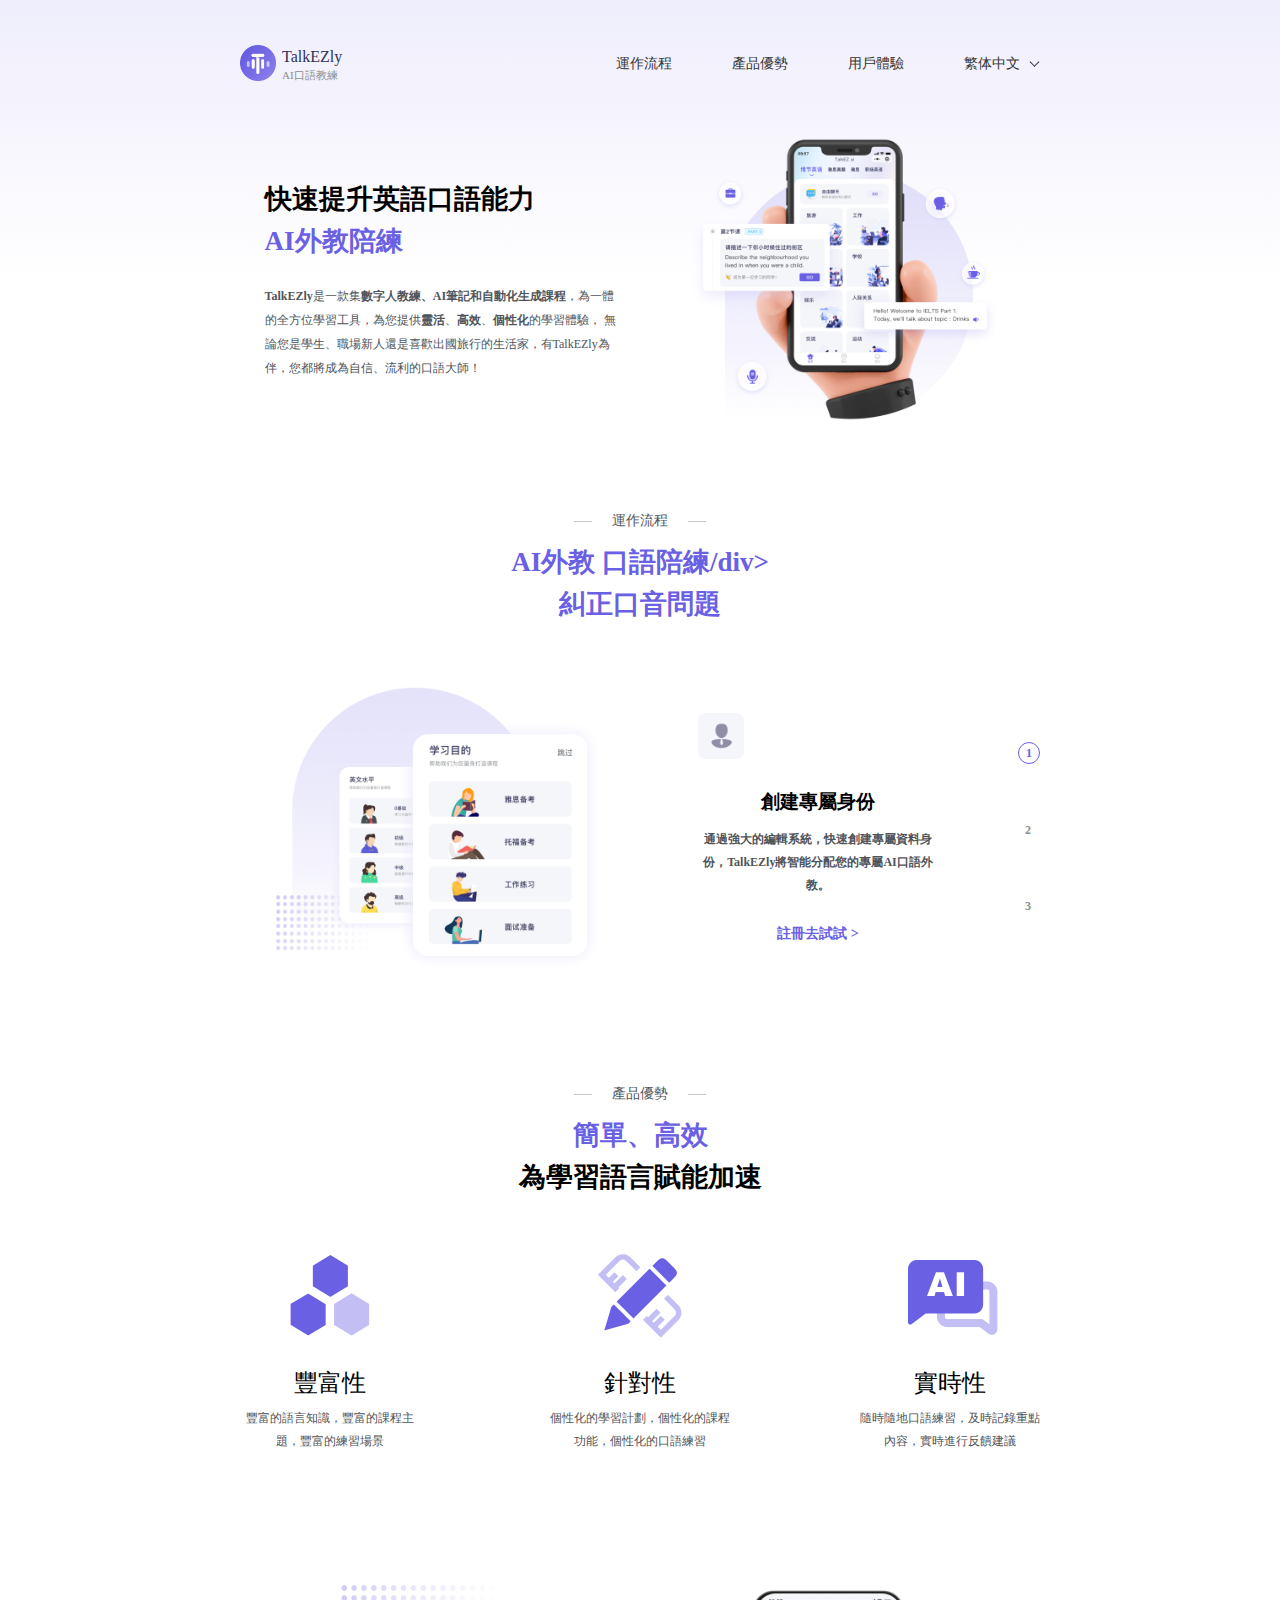
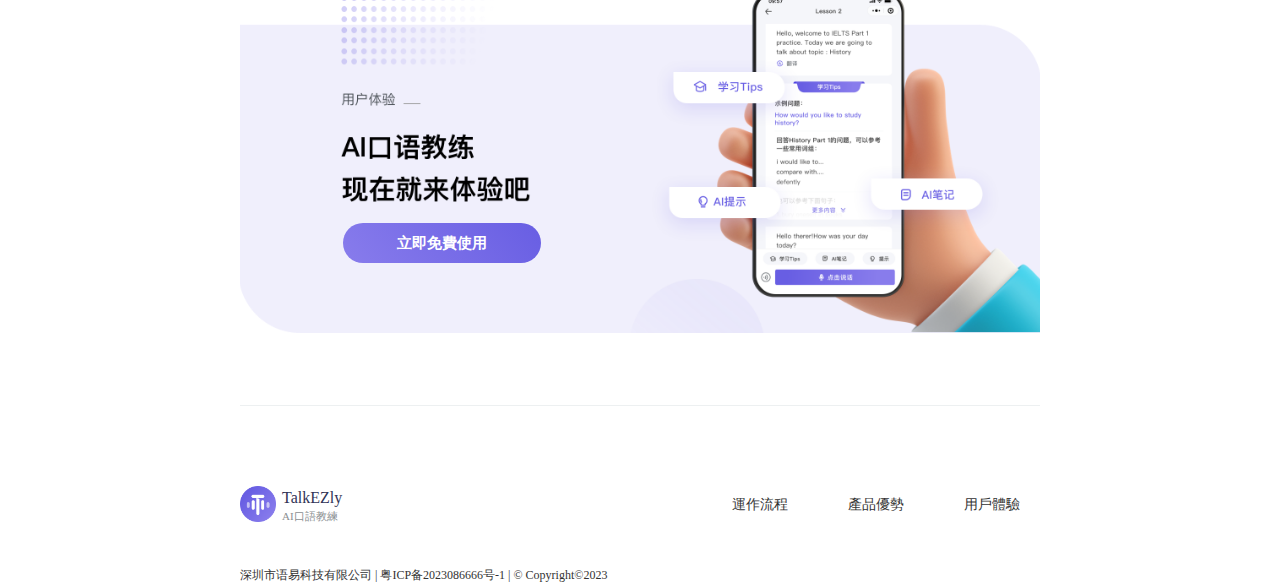
==== index_tc.html @ d2851557 "Add files via upload" ====
<!DOCTYPE html>
<html lang="en">

<head>
  <meta charset="UTF-8">
  <meta name="viewport" content="width=device-width, initial-scale=1.0">
  <link rel="stylesheet" href="./css/normalize.css" />
  <link rel="stylesheet" href="./css/index.css" />
  <title>TalkEZly</title>
</head>

<body>
  <div class="bg"></div>
  <div class="wrap">
    <div class="header">
      <div class="logo">
        <div class="logo-img"></div>
        <div class="logo-text">
          <div class="h4">TalkEZly</div>
          <div class="des">AI口語教練</div>
        </div>
      </div>
      <div class="nav">
        <div class="nav-item">
          <a href="#part2">運作流程</a>
        </div>
        <div class="nav-item">
          <a href="#part3">產品優勢</a>
        </div>
        <div class="nav-item"><a href="#part4">用戶體驗</a></div>
        <div class="nav-item language">
          繁体中文
          <div class="language-list">
            <div class="language-item"><a href="/index.html">简体中文</a></div>
            <div class="language-item"><a href="/index_us.html">English</a></div>
          </div>
        </div>
      </div>
    </div>
    <div class="content">
      <div id="part1" class="part1">
        <div class="left">
          <div class="h1">
            <div>快速提升英語口語能力</div>
            <div class="violet">AI外教陪練</div>
          </div>
          <div class="text">
            <strong>TalkEZly</strong>是一款集<strong>數字人教練、AI筆記和自動化生成課程</strong>，為一體的全方位學習工具，為您提供<strong>靈活</strong>、<strong>高效</strong>、<strong>個性化</strong>的學習體驗，
            無論您是學生、職場新人還是喜歡出國旅行的生活家，有TalkEZly為伴，您都將成為自信、流利的口語大師！
          </div>
        </div>
        <div class="right"></div>
      </div>

      <div id="part2" class="part2">
        <div class="tag">
          <div class="tag-text">運作流程</div>
        </div>
        <div class="h1">
          <div class="violet">AI外教 口語陪練/div>
          <div>糾正口音問題</div>
        </div>
        <div class="slide-box">
          <div class="slide-list-wrap">
            <div class="slide-list active1">
              <div class="slide-item">
                <div class="slide-item-left img1"></div>
                <div class="slide-item-right">
                  <div class="icon icon1"></div>
                  <div class="h3">創建專屬身份</div>
                  <div class="text">通過強大的編輯系統，快速創建專屬資料身份，TalkEZly將智能分配您的專屬AI口語外教。</div>
                  <div class="link">註冊去試試 > </div>
                </div>
              </div>
              <div class="slide-item">
                <div class="slide-item-left img2"></div>
                <div class="slide-item-right">
                  <div class="icon icon2"></div>
                  <div class="h3">訓練口語</div>
                  <div class="text">擁有豐富的語言知識和臨場口語能力，能夠提供個性化、針對性的練習。</div>
                  <div class="link">註冊去試試 > </div>
                </div>
              </div>
              <div class="slide-item">
                <div class="slide-item-left img3"></div>
                <div class="slide-item-right">
                  <div class="icon icon3"></div>
                  <div class="h3">AI筆記</div>
                  <div class="text">將自動提取重點內容並整理成簡潔易懂的筆記。您可以隨時回顧這些筆記，加深記憶和理解，讓學習變得更加輕鬆。</div>
                  <div class="link">註冊去試試 > </div>
                </div>
              </div>
            </div>
          </div>

          <div class="slide-actions">
            <div class="slide-actions-item active">1</div>
            <div class="slide-actions-item">2</div>
            <div class="slide-actions-item">3</div>
          </div>
        </div>
      </div>

      <div id="part3" class="part3">
        <div class="tag">
          <div class="tag-text">產品優勢</div>
        </div>
        <div class="h1">
          <div class="violet">簡單、高效</div>
          <div>為學習語言賦能加速</div>
        </div>
        <div class="feature">
          <div class="feature-item">
            <div class="icon icon1"></div>
            <div class="h2">豐富性</div>
            <div class="text">豐富的語言知識，豐富的課程主題，豐富的練習場景</div>
          </div>
          <div class="feature-item">
            <div class="icon icon2"></div>
            <div class="h2">針對性</div>
            <div class="text">個性化的學習計劃，個性化的課程功能，個性化的口語練習</div>
          </div>
          <div class="feature-item">
            <div class="icon icon3"></div>
            <div class="h2">實時性</div>
            <div class="text">隨時隨地口語練習，及時記錄重點內容，實時進行反饋建議</div>
          </div>
        </div>
      </div>

      <div id="part4" class="part4">
        <div class="btn">立即免費使用</div>
      </div>
    </div>
    <div class="footer">
      <div class="header">
        <div class="logo">
          <div class="logo-img"></div>
          <div class="logo-text">
            <div class="h4">TalkEZly</div>
            <div class="des">AI口語教練</div>
          </div>
        </div>
        <div class="nav">
          <div class="nav-item">
            <a href="#part2">運作流程</a>
          </div>
          <div class="nav-item">
            <a href="#part3">產品優勢</a>
          </div>
          <div class="nav-item"><a href="#part4">用戶體驗</a></div>
        </div>
      </div>
      <div class="copyright">深圳市语易科技有限公司 | 粤ICP备2023086666号-1 | © Copyright©2023</div>
    </div>

  </div>
  <script>
    document.addEventListener("DOMContentLoaded", function () {
      var slideActionsItems = document.querySelectorAll('.slide-actions-item');
      var slideList = document.querySelector('.slide-list');

      slideActionsItems.forEach(function (slideActionsItem, index) {
        slideActionsItem.addEventListener('click', function () {
          // Remove 'active' class from all slide-actions-items
          slideActionsItems.forEach(function (slideActionsItem) {
            slideActionsItem.classList.remove('active');
          });

          // Remove 'activeN' class from slide-list
          for (var i = 0; i < slideActionsItems.length; i++) {
            slideList.classList.remove('active' + (i + 1));
          }

          // Add 'active' class to clicked slide-actions-item
          this.classList.add('active');

          // Add 'activeN' class to slide-list
          slideList.classList.add('active' + (index + 1));
        });
      });

      const languageDom = document.getElementsByClassName('language')
      languageDom[0].addEventListener('click', function () {
        if (languageDom[0].className.includes('active')) {
          languageDom[0].classList.remove('active')
        } else {
          languageDom[0].classList.add('active')
        }
      })
    });
  </script>

</body>

</html>
---- css/index.css ----
body {
  position: relative;
}
.bg {
  width: 100%;
  height: 284px;
  background: linear-gradient(
    180deg,
    rgba(106, 96, 228, 0.11) 0%,
    rgba(255, 255, 255, 0.27) 100%
  );
  position: absolute;
  left: 0;
  top: 0;
  z-index: -1;
}

.wrap {
  max-width: 800px;
  margin: 0 auto;
}
.violet {
  color: #6A60E4;
}
.h1 {
  font-size: 27px;
  font-weight: 600;
  color: #000;
  line-height: 42px;
}
.h2 {
  font-size: 24px;
  font-weight: 600px;
  color: #000;
  line-height: 34px;
}
.tag {
  font-size: 14px;
  color: #4f555b;
  line-height: 21px;
  display: flex;
  justify-content: center;
  margin-bottom: 10px;
}
.tag .tag-text {
  position: relative;
}
.tag .tag-text::after {
  content: '';
  position: absolute;
  height: 1px;
  width: 18px;
  background-color: #c4c8cb;
  left: -38px;
  top: 50%;
}
.tag .tag-text::before {
  content: '';
  position: absolute;
  height: 1px;
  width: 18px;
  background-color: #c4c8cb;
  right: -38px;
  top: 50%;
}

/*------------------- header -------------------*/
.header {
  height: 128px;
  display: flex;
  justify-content: space-between;
  align-items: center;
}
.logo {
  display: flex;
}
.logo .logo-img {
  width: 36px;
  height: 36px;
  margin-right: 6px;
  background: url('../img/logo.png') no-repeat center center;
  background-size: cover;
}
.logo .h4 {
  font-size: 16px;
  font-weight: 500;
  color: #313356;
  line-height: 23px;
}
.logo .des {
  font-size: 11px;
  font-weight: 400;
  color: #8b8f92;
  line-height: 15px;
}

.nav {
  display: flex;
}
.nav .nav-item {
  font-size: 14px;
  color: #333333;
  line-height: 20px;
  margin-left: 30px;
  padding: 0 10px;
  min-width: 86px;
  box-sizing: border-box;
}
.nav .nav-item a {
  color: #333333;
  text-decoration: none;
}
.nav .language {
  padding-right: 20px;
  position: relative;
  cursor: pointer;
  user-select: none
}
.nav .language::after {
  content: '';
  width: 6px;
  height: 6px;
  border: 1px solid #333;
  position: absolute;
  right: 2px;
  top: 50%;
  border-top: none;
  border-right: none;
  transform: translateY(-80%) rotate(-45deg);
  transition: all 0.3s;
}
.nav .language .language-list {
  display: none;
  position: absolute;
  left: 0;
  bottom: -94px;
  background: #FFFFFF;
  box-shadow: 0px 2px 10px 0px rgba(205,200,246,0.5);
  border-radius: 8px;
  padding: 16px 12px;
  width: 100%;
  box-sizing: border-box;
}
.nav .language .language-list .language-item {
  font-size: 14px;
  color: #333;
  line-height: 20px;
  margin-bottom: 15px;
}
.nav .language .language-list .language-item:last-child {
  margin-bottom: 0;
}
.nav .language .language-list .language-item a:hover {
  color: #6A60E4;
}
.nav .language.active::after {
  transform: translateY(-20%) rotate(135deg);
  
}
.nav .language.active .language-list {
  display: block;
}

/*------------------- content -------------------*/
.part1 {
  display: flex;
  align-items: center;
  justify-content: space-around;
}
.part1 .left {
  width: 358px;
}
.part1 .text {
  margin-top: 22px;
  font-size: 12px;
  color: #4f555b;
  line-height: 24px;
}

.part1 .right {
  width: 344px;
  height: 302px;
  background: url('../img/part1.png') no-repeat center center;
  background-size: cover;
}

.part2 {
  margin-top: 80px;
}
.part2 .h1 {
  text-align: center;
}
.part2 .slide-box {
  height: 348px;
  margin-top: 30px;
  margin-bottom: 80px;
  display: flex;
  align-items: center;
  justify-content: space-between;
}
.part2 .slide-list-wrap {
  height: 100%;
  position: relative;
  flex: 1;
  overflow: hidden;
}
.part2 .slide-list {
  position: relative;
  left: 0;
  transition: all 0.3s linear;
}
.part2 .slide-list.active1 {
  top: 0;
}
.part2 .slide-list.active2 {
  top: -100%;
}
.part2 .slide-list.active3 {
  top: -200%;
}

.part2 .slide-box .slide-item {
  display: flex;
  align-items: center;
}
.part2 .slide-box .slide-item-left {
  width: 398px;
  height: 348px;
  margin-right: 60px;
  background-size: cover !important;
}

.part2 .slide-box .img1 {
  background: url('../img/part2_1.png') no-repeat center center;
}
.part2 .slide-box .img2 {
  background: url('../img/part2_2.png') no-repeat center center;
}
.part2 .slide-box .img3 {
  background: url('../img/part2_3.png') no-repeat center center;
}
.part2 .slide-box .slide-item-right {
  width: 240px;
}
.part2 .slide-box .slide-item-right .icon {
  width: 46px;
  height: 46px;
  margin-bottom: 30px;
  background-size: cover !important;
}
.part2 .slide-box .slide-item-right .icon1 {
  background: url('../img/part2_1_icon.png') no-repeat center center;
}
.part2 .slide-box .slide-item-right .icon2 {
  background: url('../img/part2_2_icon.png') no-repeat center center;
}
.part2 .slide-box .slide-item-right .icon3 {
  background: url('../img/part2_3_icon.png') no-repeat center center;
}
.part2 .slide-box .slide-item-right .h3 {
  font-size: 19px;
  font-weight: 600;
  color: #000;
  line-height: 25px;
  margin-bottom: 14px;
}
.part2 .slide-box .slide-item-right .text {
  font-size: 12px;
  color: #4f555b;
  line-height: 23px;
  margin-bottom: 25px;
}
.part2 .slide-box .slide-item-right .link {
  font-size: 14px;
  color: #6A60E4;
  line-height: 23px;
  cursor: pointer;
}

.part2 .slide-box  .slide-actions {
  display: flex;
  flex-flow: column;
  height: 50%;
  justify-content: space-between;
}
.part2 .slide-box .slide-actions-item {
  width: 20px;
  height: 20px;
  border-radius: 50%;
  text-align: center;
  line-height: 20px;
  font-size: 12px;
  color: #8B8F92;
  cursor: pointer;
}
.part2 .slide-box .slide-actions-item.active {
  border: 1px solid #6A60E4;
  color: #6A60E4;
}

.part3 .h1 {
  text-align: center;
}
.part3 .feature {
  margin-top: 55px;
  display: flex;
  justify-content: space-between;
}
.feature-item {
  display: flex;
  flex-flow: column;
  align-items: center;
  text-align: center;
  max-width: 180px;
}
.feature-item .icon {
  width: 110px;
  height: 110px;
  background-size: cover;
}
.feature-item .icon1 {
  background: url('../img/part3_1.png') no-repeat center center;
}
.feature-item .icon2 {
  background: url('../img/part3_2.png') no-repeat center center;
}
.feature-item .icon3 {
  background: url('../img/part3_3.png') no-repeat center center;
}
.feature-item .h2 {
  margin-top: 3px;
  margin-bottom: 7px;
}
.feature-item .text {
  font-size: 12px;
  color: #4f555b;
  line-height: 23px;
}

.part4 {
  width: 800px;
  height: 348px;
  background: url('../img/part4.png') no-repeat center center;
  background-size: cover;
  margin-top: 132px;
  position: relative;
}
.part4 .btn {
  position: absolute;
  left: 103px;
  top: 238px;
  width: 198px;
  height: 40px;
  line-height: 40px;
  border-radius: 20px;
  background: linear-gradient(-309deg, #887CEC 0%, #685EE3 100%);
  text-align: center;
  font-size: 15px;
  color: #fff;
  font-weight: 600;
  cursor: pointer;
}



.footer {
  border-top: 1px solid #edf0f1;
  padding-top: 35px;
  margin-top: 72px;
}
.copyright {
  font-size: 12px;
  color: #333;
}
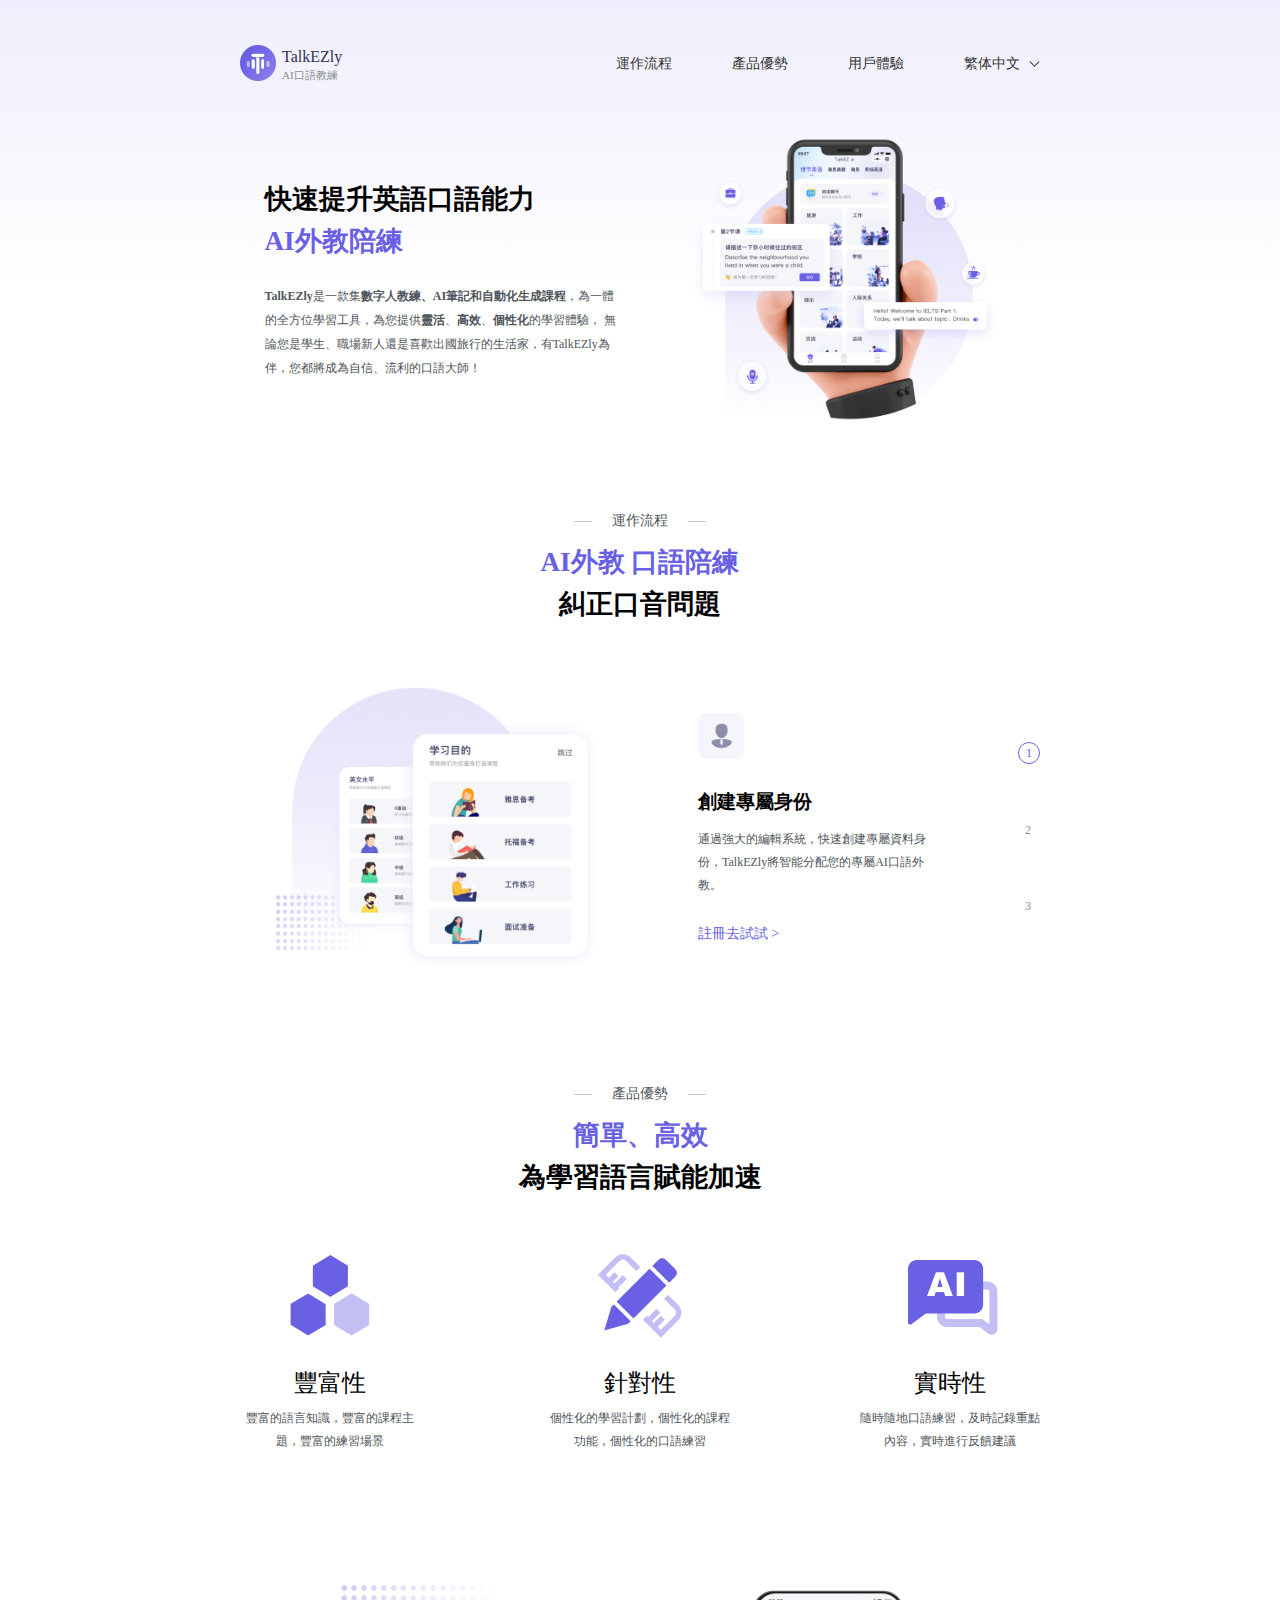
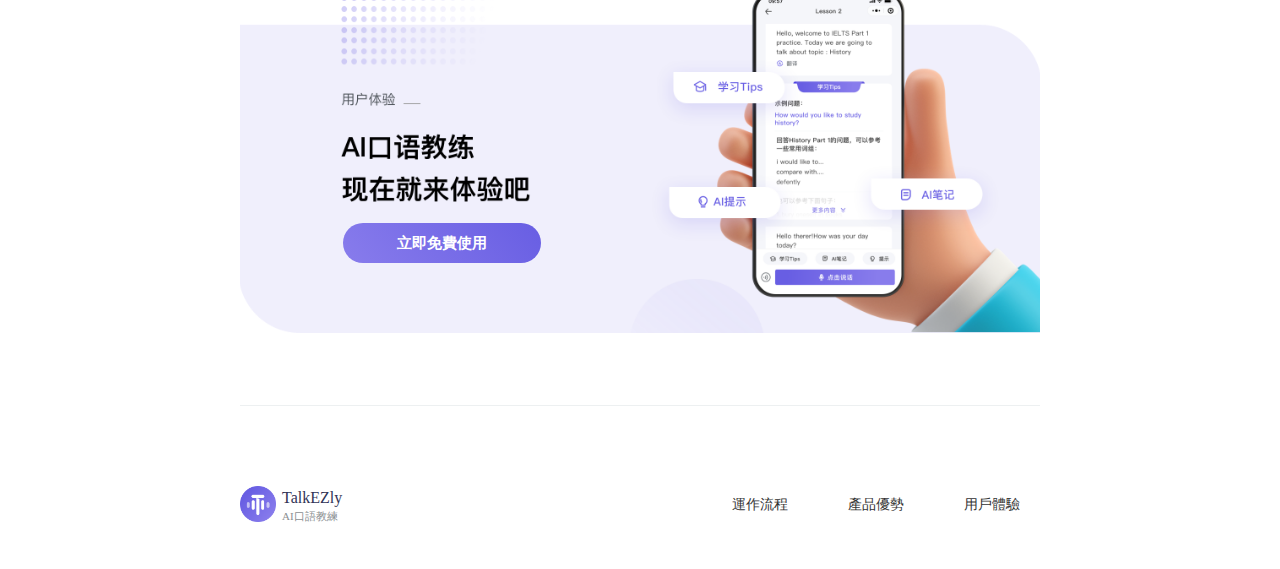
==== commit f0513252: "Add files via upload" ====
--- a/index_tc.html
+++ b/index_tc.html
@@ -1,196 +1,196 @@
-<!DOCTYPE html>
-<html lang="en">
-
-<head>
-  <meta charset="UTF-8">
-  <meta name="viewport" content="width=device-width, initial-scale=1.0">
-  <link rel="stylesheet" href="./css/normalize.css" />
-  <link rel="stylesheet" href="./css/index.css" />
-  <title>TalkEZly</title>
-</head>
-
-<body>
-  <div class="bg"></div>
-  <div class="wrap">
-    <div class="header">
-      <div class="logo">
-        <div class="logo-img"></div>
-        <div class="logo-text">
-          <div class="h4">TalkEZly</div>
-          <div class="des">AI口語教練</div>
-        </div>
-      </div>
-      <div class="nav">
-        <div class="nav-item">
-          <a href="#part2">運作流程</a>
-        </div>
-        <div class="nav-item">
-          <a href="#part3">產品優勢</a>
-        </div>
-        <div class="nav-item"><a href="#part4">用戶體驗</a></div>
-        <div class="nav-item language">
-          繁体中文
-          <div class="language-list">
-            <div class="language-item"><a href="/index.html">简体中文</a></div>
-            <div class="language-item"><a href="/index_us.html">English</a></div>
-          </div>
-        </div>
-      </div>
-    </div>
-    <div class="content">
-      <div id="part1" class="part1">
-        <div class="left">
-          <div class="h1">
-            <div>快速提升英語口語能力</div>
-            <div class="violet">AI外教陪練</div>
-          </div>
-          <div class="text">
-            <strong>TalkEZly</strong>是一款集<strong>數字人教練、AI筆記和自動化生成課程</strong>，為一體的全方位學習工具，為您提供<strong>靈活</strong>、<strong>高效</strong>、<strong>個性化</strong>的學習體驗，
-            無論您是學生、職場新人還是喜歡出國旅行的生活家，有TalkEZly為伴，您都將成為自信、流利的口語大師！
-          </div>
-        </div>
-        <div class="right"></div>
-      </div>
-
-      <div id="part2" class="part2">
-        <div class="tag">
-          <div class="tag-text">運作流程</div>
-        </div>
-        <div class="h1">
-          <div class="violet">AI外教 口語陪練/div>
-          <div>糾正口音問題</div>
-        </div>
-        <div class="slide-box">
-          <div class="slide-list-wrap">
-            <div class="slide-list active1">
-              <div class="slide-item">
-                <div class="slide-item-left img1"></div>
-                <div class="slide-item-right">
-                  <div class="icon icon1"></div>
-                  <div class="h3">創建專屬身份</div>
-                  <div class="text">通過強大的編輯系統，快速創建專屬資料身份，TalkEZly將智能分配您的專屬AI口語外教。</div>
-                  <div class="link">註冊去試試 > </div>
-                </div>
-              </div>
-              <div class="slide-item">
-                <div class="slide-item-left img2"></div>
-                <div class="slide-item-right">
-                  <div class="icon icon2"></div>
-                  <div class="h3">訓練口語</div>
-                  <div class="text">擁有豐富的語言知識和臨場口語能力，能夠提供個性化、針對性的練習。</div>
-                  <div class="link">註冊去試試 > </div>
-                </div>
-              </div>
-              <div class="slide-item">
-                <div class="slide-item-left img3"></div>
-                <div class="slide-item-right">
-                  <div class="icon icon3"></div>
-                  <div class="h3">AI筆記</div>
-                  <div class="text">將自動提取重點內容並整理成簡潔易懂的筆記。您可以隨時回顧這些筆記，加深記憶和理解，讓學習變得更加輕鬆。</div>
-                  <div class="link">註冊去試試 > </div>
-                </div>
-              </div>
-            </div>
-          </div>
-
-          <div class="slide-actions">
-            <div class="slide-actions-item active">1</div>
-            <div class="slide-actions-item">2</div>
-            <div class="slide-actions-item">3</div>
-          </div>
-        </div>
-      </div>
-
-      <div id="part3" class="part3">
-        <div class="tag">
-          <div class="tag-text">產品優勢</div>
-        </div>
-        <div class="h1">
-          <div class="violet">簡單、高效</div>
-          <div>為學習語言賦能加速</div>
-        </div>
-        <div class="feature">
-          <div class="feature-item">
-            <div class="icon icon1"></div>
-            <div class="h2">豐富性</div>
-            <div class="text">豐富的語言知識，豐富的課程主題，豐富的練習場景</div>
-          </div>
-          <div class="feature-item">
-            <div class="icon icon2"></div>
-            <div class="h2">針對性</div>
-            <div class="text">個性化的學習計劃，個性化的課程功能，個性化的口語練習</div>
-          </div>
-          <div class="feature-item">
-            <div class="icon icon3"></div>
-            <div class="h2">實時性</div>
-            <div class="text">隨時隨地口語練習，及時記錄重點內容，實時進行反饋建議</div>
-          </div>
-        </div>
-      </div>
-
-      <div id="part4" class="part4">
-        <div class="btn">立即免費使用</div>
-      </div>
-    </div>
-    <div class="footer">
-      <div class="header">
-        <div class="logo">
-          <div class="logo-img"></div>
-          <div class="logo-text">
-            <div class="h4">TalkEZly</div>
-            <div class="des">AI口語教練</div>
-          </div>
-        </div>
-        <div class="nav">
-          <div class="nav-item">
-            <a href="#part2">運作流程</a>
-          </div>
-          <div class="nav-item">
-            <a href="#part3">產品優勢</a>
-          </div>
-          <div class="nav-item"><a href="#part4">用戶體驗</a></div>
-        </div>
-      </div>
-      <div class="copyright">深圳市语易科技有限公司 | 粤ICP备2023086666号-1 | © Copyright©2023</div>
-    </div>
-
-  </div>
-  <script>
-    document.addEventListener("DOMContentLoaded", function () {
-      var slideActionsItems = document.querySelectorAll('.slide-actions-item');
-      var slideList = document.querySelector('.slide-list');
-
-      slideActionsItems.forEach(function (slideActionsItem, index) {
-        slideActionsItem.addEventListener('click', function () {
-          // Remove 'active' class from all slide-actions-items
-          slideActionsItems.forEach(function (slideActionsItem) {
-            slideActionsItem.classList.remove('active');
-          });
-
-          // Remove 'activeN' class from slide-list
-          for (var i = 0; i < slideActionsItems.length; i++) {
-            slideList.classList.remove('active' + (i + 1));
-          }
-
-          // Add 'active' class to clicked slide-actions-item
-          this.classList.add('active');
-
-          // Add 'activeN' class to slide-list
-          slideList.classList.add('active' + (index + 1));
-        });
-      });
-
-      const languageDom = document.getElementsByClassName('language')
-      languageDom[0].addEventListener('click', function () {
-        if (languageDom[0].className.includes('active')) {
-          languageDom[0].classList.remove('active')
-        } else {
-          languageDom[0].classList.add('active')
-        }
-      })
-    });
-  </script>
-
-</body>
-
+<!DOCTYPE html>
+<html lang="en">
+
+<head>
+  <meta charset="UTF-8">
+  <meta name="viewport" content="width=device-width, initial-scale=1.0">
+  <link rel="stylesheet" href="./css/normalize.css" />
+  <link rel="stylesheet" href="./css/index.css" />
+  <title>TalkEZly</title>
+</head>
+
+<body>
+  <div class="bg"></div>
+  <div class="wrap">
+    <div class="header">
+      <div class="logo">
+        <div class="logo-img"></div>
+        <div class="logo-text">
+          <div class="h4">TalkEZly</div>
+          <div class="des">AI口語教練</div>
+        </div>
+      </div>
+      <div class="nav">
+        <div class="nav-item">
+          <a href="#part2">運作流程</a>
+        </div>
+        <div class="nav-item">
+          <a href="#part3">產品優勢</a>
+        </div>
+        <div class="nav-item"><a href="#part4">用戶體驗</a></div>
+        <div class="nav-item language">
+          繁体中文
+          <div class="language-list">
+            <div class="language-item"><a href="/index.html">简体中文</a></div>
+            <div class="language-item"><a href="/index_us.html">English</a></div>
+          </div>
+        </div>
+      </div>
+    </div>
+    <div class="content">
+      <div id="part1" class="part1">
+        <div class="left">
+          <div class="h1">
+            <div>快速提升英語口語能力</div>
+            <div class="violet">AI外教陪練</div>
+          </div>
+          <div class="text">
+            <strong>TalkEZly</strong>是一款集<strong>數字人教練、AI筆記和自動化生成課程</strong>，為一體的全方位學習工具，為您提供<strong>靈活</strong>、<strong>高效</strong>、<strong>個性化</strong>的學習體驗，
+            無論您是學生、職場新人還是喜歡出國旅行的生活家，有TalkEZly為伴，您都將成為自信、流利的口語大師！
+          </div>
+        </div>
+        <div class="right"></div>
+      </div>
+
+      <div id="part2" class="part2">
+        <div class="tag">
+          <div class="tag-text">運作流程</div>
+        </div>
+        <div class="h1">
+          <div class="violet">AI外教 口語陪練</div>
+          <div>糾正口音問題</div>
+        </div>
+        <div class="slide-box">
+          <div class="slide-list-wrap">
+            <div class="slide-list active1">
+              <div class="slide-item">
+                <div class="slide-item-left img1"></div>
+                <div class="slide-item-right">
+                  <div class="icon icon1"></div>
+                  <div class="h3">創建專屬身份</div>
+                  <div class="text">通過強大的編輯系統，快速創建專屬資料身份，TalkEZly將智能分配您的專屬AI口語外教。</div>
+                  <div class="link">註冊去試試 > </div>
+                </div>
+              </div>
+              <div class="slide-item">
+                <div class="slide-item-left img2"></div>
+                <div class="slide-item-right">
+                  <div class="icon icon2"></div>
+                  <div class="h3">訓練口語</div>
+                  <div class="text">擁有豐富的語言知識和臨場口語能力，能夠提供個性化、針對性的練習。</div>
+                  <div class="link">註冊去試試 > </div>
+                </div>
+              </div>
+              <div class="slide-item">
+                <div class="slide-item-left img3"></div>
+                <div class="slide-item-right">
+                  <div class="icon icon3"></div>
+                  <div class="h3">AI筆記</div>
+                  <div class="text">將自動提取重點內容並整理成簡潔易懂的筆記。您可以隨時回顧這些筆記，加深記憶和理解，讓學習變得更加輕鬆。</div>
+                  <div class="link">註冊去試試 > </div>
+                </div>
+              </div>
+            </div>
+          </div>
+
+          <div class="slide-actions">
+            <div class="slide-actions-item active">1</div>
+            <div class="slide-actions-item">2</div>
+            <div class="slide-actions-item">3</div>
+          </div>
+        </div>
+      </div>
+
+      <div id="part3" class="part3">
+        <div class="tag">
+          <div class="tag-text">產品優勢</div>
+        </div>
+        <div class="h1">
+          <div class="violet">簡單、高效</div>
+          <div>為學習語言賦能加速</div>
+        </div>
+        <div class="feature">
+          <div class="feature-item">
+            <div class="icon icon1"></div>
+            <div class="h2">豐富性</div>
+            <div class="text">豐富的語言知識，豐富的課程主題，豐富的練習場景</div>
+          </div>
+          <div class="feature-item">
+            <div class="icon icon2"></div>
+            <div class="h2">針對性</div>
+            <div class="text">個性化的學習計劃，個性化的課程功能，個性化的口語練習</div>
+          </div>
+          <div class="feature-item">
+            <div class="icon icon3"></div>
+            <div class="h2">實時性</div>
+            <div class="text">隨時隨地口語練習，及時記錄重點內容，實時進行反饋建議</div>
+          </div>
+        </div>
+      </div>
+
+      <div id="part4" class="part4">
+        <div class="btn">立即免費使用</div>
+      </div>
+    </div>
+    <div class="footer">
+      <div class="header">
+        <div class="logo">
+          <div class="logo-img"></div>
+          <div class="logo-text">
+            <div class="h4">TalkEZly</div>
+            <div class="des">AI口語教練</div>
+          </div>
+        </div>
+        <div class="nav">
+          <div class="nav-item">
+            <a href="#part2">運作流程</a>
+          </div>
+          <div class="nav-item">
+            <a href="#part3">產品優勢</a>
+          </div>
+          <div class="nav-item"><a href="#part4">用戶體驗</a></div>
+        </div>
+      </div>
+      <!-- <div class="copyright">深圳市语易科技有限公司 | 粤ICP备2023086666号-1 | © Copyright©2023</div> -->
+    </div>
+
+  </div>
+  <script>
+    document.addEventListener("DOMContentLoaded", function () {
+      var slideActionsItems = document.querySelectorAll('.slide-actions-item');
+      var slideList = document.querySelector('.slide-list');
+
+      slideActionsItems.forEach(function (slideActionsItem, index) {
+        slideActionsItem.addEventListener('click', function () {
+          // Remove 'active' class from all slide-actions-items
+          slideActionsItems.forEach(function (slideActionsItem) {
+            slideActionsItem.classList.remove('active');
+          });
+
+          // Remove 'activeN' class from slide-list
+          for (var i = 0; i < slideActionsItems.length; i++) {
+            slideList.classList.remove('active' + (i + 1));
+          }
+
+          // Add 'active' class to clicked slide-actions-item
+          this.classList.add('active');
+
+          // Add 'activeN' class to slide-list
+          slideList.classList.add('active' + (index + 1));
+        });
+      });
+
+      const languageDom = document.getElementsByClassName('language')
+      languageDom[0].addEventListener('click', function () {
+        if (languageDom[0].className.includes('active')) {
+          languageDom[0].classList.remove('active')
+        } else {
+          languageDom[0].classList.add('active')
+        }
+      })
+    });
+  </script>
+
+</body>
+
 </html>--- a/css/index.css
+++ b/css/index.css
@@ -1,374 +1,374 @@
-body {
-  position: relative;
-}
-.bg {
-  width: 100%;
-  height: 284px;
-  background: linear-gradient(
-    180deg,
-    rgba(106, 96, 228, 0.11) 0%,
-    rgba(255, 255, 255, 0.27) 100%
-  );
-  position: absolute;
-  left: 0;
-  top: 0;
-  z-index: -1;
-}
-
-.wrap {
-  max-width: 800px;
-  margin: 0 auto;
-}
-.violet {
-  color: #6A60E4;
-}
-.h1 {
-  font-size: 27px;
-  font-weight: 600;
-  color: #000;
-  line-height: 42px;
-}
-.h2 {
-  font-size: 24px;
-  font-weight: 600px;
-  color: #000;
-  line-height: 34px;
-}
-.tag {
-  font-size: 14px;
-  color: #4f555b;
-  line-height: 21px;
-  display: flex;
-  justify-content: center;
-  margin-bottom: 10px;
-}
-.tag .tag-text {
-  position: relative;
-}
-.tag .tag-text::after {
-  content: '';
-  position: absolute;
-  height: 1px;
-  width: 18px;
-  background-color: #c4c8cb;
-  left: -38px;
-  top: 50%;
-}
-.tag .tag-text::before {
-  content: '';
-  position: absolute;
-  height: 1px;
-  width: 18px;
-  background-color: #c4c8cb;
-  right: -38px;
-  top: 50%;
-}
-
-/*------------------- header -------------------*/
-.header {
-  height: 128px;
-  display: flex;
-  justify-content: space-between;
-  align-items: center;
-}
-.logo {
-  display: flex;
-}
-.logo .logo-img {
-  width: 36px;
-  height: 36px;
-  margin-right: 6px;
-  background: url('../img/logo.png') no-repeat center center;
-  background-size: cover;
-}
-.logo .h4 {
-  font-size: 16px;
-  font-weight: 500;
-  color: #313356;
-  line-height: 23px;
-}
-.logo .des {
-  font-size: 11px;
-  font-weight: 400;
-  color: #8b8f92;
-  line-height: 15px;
-}
-
-.nav {
-  display: flex;
-}
-.nav .nav-item {
-  font-size: 14px;
-  color: #333333;
-  line-height: 20px;
-  margin-left: 30px;
-  padding: 0 10px;
-  min-width: 86px;
-  box-sizing: border-box;
-}
-.nav .nav-item a {
-  color: #333333;
-  text-decoration: none;
-}
-.nav .language {
-  padding-right: 20px;
-  position: relative;
-  cursor: pointer;
-  user-select: none
-}
-.nav .language::after {
-  content: '';
-  width: 6px;
-  height: 6px;
-  border: 1px solid #333;
-  position: absolute;
-  right: 2px;
-  top: 50%;
-  border-top: none;
-  border-right: none;
-  transform: translateY(-80%) rotate(-45deg);
-  transition: all 0.3s;
-}
-.nav .language .language-list {
-  display: none;
-  position: absolute;
-  left: 0;
-  bottom: -94px;
-  background: #FFFFFF;
-  box-shadow: 0px 2px 10px 0px rgba(205,200,246,0.5);
-  border-radius: 8px;
-  padding: 16px 12px;
-  width: 100%;
-  box-sizing: border-box;
-}
-.nav .language .language-list .language-item {
-  font-size: 14px;
-  color: #333;
-  line-height: 20px;
-  margin-bottom: 15px;
-}
-.nav .language .language-list .language-item:last-child {
-  margin-bottom: 0;
-}
-.nav .language .language-list .language-item a:hover {
-  color: #6A60E4;
-}
-.nav .language.active::after {
-  transform: translateY(-20%) rotate(135deg);
-  
-}
-.nav .language.active .language-list {
-  display: block;
-}
-
-/*------------------- content -------------------*/
-.part1 {
-  display: flex;
-  align-items: center;
-  justify-content: space-around;
-}
-.part1 .left {
-  width: 358px;
-}
-.part1 .text {
-  margin-top: 22px;
-  font-size: 12px;
-  color: #4f555b;
-  line-height: 24px;
-}
-
-.part1 .right {
-  width: 344px;
-  height: 302px;
-  background: url('../img/part1.png') no-repeat center center;
-  background-size: cover;
-}
-
-.part2 {
-  margin-top: 80px;
-}
-.part2 .h1 {
-  text-align: center;
-}
-.part2 .slide-box {
-  height: 348px;
-  margin-top: 30px;
-  margin-bottom: 80px;
-  display: flex;
-  align-items: center;
-  justify-content: space-between;
-}
-.part2 .slide-list-wrap {
-  height: 100%;
-  position: relative;
-  flex: 1;
-  overflow: hidden;
-}
-.part2 .slide-list {
-  position: relative;
-  left: 0;
-  transition: all 0.3s linear;
-}
-.part2 .slide-list.active1 {
-  top: 0;
-}
-.part2 .slide-list.active2 {
-  top: -100%;
-}
-.part2 .slide-list.active3 {
-  top: -200%;
-}
-
-.part2 .slide-box .slide-item {
-  display: flex;
-  align-items: center;
-}
-.part2 .slide-box .slide-item-left {
-  width: 398px;
-  height: 348px;
-  margin-right: 60px;
-  background-size: cover !important;
-}
-
-.part2 .slide-box .img1 {
-  background: url('../img/part2_1.png') no-repeat center center;
-}
-.part2 .slide-box .img2 {
-  background: url('../img/part2_2.png') no-repeat center center;
-}
-.part2 .slide-box .img3 {
-  background: url('../img/part2_3.png') no-repeat center center;
-}
-.part2 .slide-box .slide-item-right {
-  width: 240px;
-}
-.part2 .slide-box .slide-item-right .icon {
-  width: 46px;
-  height: 46px;
-  margin-bottom: 30px;
-  background-size: cover !important;
-}
-.part2 .slide-box .slide-item-right .icon1 {
-  background: url('../img/part2_1_icon.png') no-repeat center center;
-}
-.part2 .slide-box .slide-item-right .icon2 {
-  background: url('../img/part2_2_icon.png') no-repeat center center;
-}
-.part2 .slide-box .slide-item-right .icon3 {
-  background: url('../img/part2_3_icon.png') no-repeat center center;
-}
-.part2 .slide-box .slide-item-right .h3 {
-  font-size: 19px;
-  font-weight: 600;
-  color: #000;
-  line-height: 25px;
-  margin-bottom: 14px;
-}
-.part2 .slide-box .slide-item-right .text {
-  font-size: 12px;
-  color: #4f555b;
-  line-height: 23px;
-  margin-bottom: 25px;
-}
-.part2 .slide-box .slide-item-right .link {
-  font-size: 14px;
-  color: #6A60E4;
-  line-height: 23px;
-  cursor: pointer;
-}
-
-.part2 .slide-box  .slide-actions {
-  display: flex;
-  flex-flow: column;
-  height: 50%;
-  justify-content: space-between;
-}
-.part2 .slide-box .slide-actions-item {
-  width: 20px;
-  height: 20px;
-  border-radius: 50%;
-  text-align: center;
-  line-height: 20px;
-  font-size: 12px;
-  color: #8B8F92;
-  cursor: pointer;
-}
-.part2 .slide-box .slide-actions-item.active {
-  border: 1px solid #6A60E4;
-  color: #6A60E4;
-}
-
-.part3 .h1 {
-  text-align: center;
-}
-.part3 .feature {
-  margin-top: 55px;
-  display: flex;
-  justify-content: space-between;
-}
-.feature-item {
-  display: flex;
-  flex-flow: column;
-  align-items: center;
-  text-align: center;
-  max-width: 180px;
-}
-.feature-item .icon {
-  width: 110px;
-  height: 110px;
-  background-size: cover;
-}
-.feature-item .icon1 {
-  background: url('../img/part3_1.png') no-repeat center center;
-}
-.feature-item .icon2 {
-  background: url('../img/part3_2.png') no-repeat center center;
-}
-.feature-item .icon3 {
-  background: url('../img/part3_3.png') no-repeat center center;
-}
-.feature-item .h2 {
-  margin-top: 3px;
-  margin-bottom: 7px;
-}
-.feature-item .text {
-  font-size: 12px;
-  color: #4f555b;
-  line-height: 23px;
-}
-
-.part4 {
-  width: 800px;
-  height: 348px;
-  background: url('../img/part4.png') no-repeat center center;
-  background-size: cover;
-  margin-top: 132px;
-  position: relative;
-}
-.part4 .btn {
-  position: absolute;
-  left: 103px;
-  top: 238px;
-  width: 198px;
-  height: 40px;
-  line-height: 40px;
-  border-radius: 20px;
-  background: linear-gradient(-309deg, #887CEC 0%, #685EE3 100%);
-  text-align: center;
-  font-size: 15px;
-  color: #fff;
-  font-weight: 600;
-  cursor: pointer;
-}
-
-
-
-.footer {
-  border-top: 1px solid #edf0f1;
-  padding-top: 35px;
-  margin-top: 72px;
-}
-.copyright {
-  font-size: 12px;
-  color: #333;
+body {
+  position: relative;
+}
+.bg {
+  width: 100%;
+  height: 284px;
+  background: linear-gradient(
+    180deg,
+    rgba(106, 96, 228, 0.11) 0%,
+    rgba(255, 255, 255, 0.27) 100%
+  );
+  position: absolute;
+  left: 0;
+  top: 0;
+  z-index: -1;
+}
+
+.wrap {
+  max-width: 800px;
+  margin: 0 auto;
+}
+.violet {
+  color: #6A60E4;
+}
+.h1 {
+  font-size: 27px;
+  font-weight: 600;
+  color: #000;
+  line-height: 42px;
+}
+.h2 {
+  font-size: 24px;
+  font-weight: 600px;
+  color: #000;
+  line-height: 34px;
+}
+.tag {
+  font-size: 14px;
+  color: #4f555b;
+  line-height: 21px;
+  display: flex;
+  justify-content: center;
+  margin-bottom: 10px;
+}
+.tag .tag-text {
+  position: relative;
+}
+.tag .tag-text::after {
+  content: '';
+  position: absolute;
+  height: 1px;
+  width: 18px;
+  background-color: #c4c8cb;
+  left: -38px;
+  top: 50%;
+}
+.tag .tag-text::before {
+  content: '';
+  position: absolute;
+  height: 1px;
+  width: 18px;
+  background-color: #c4c8cb;
+  right: -38px;
+  top: 50%;
+}
+
+/*------------------- header -------------------*/
+.header {
+  height: 128px;
+  display: flex;
+  justify-content: space-between;
+  align-items: center;
+}
+.logo {
+  display: flex;
+}
+.logo .logo-img {
+  width: 36px;
+  height: 36px;
+  margin-right: 6px;
+  background: url('../img/logo.png') no-repeat center center;
+  background-size: cover;
+}
+.logo .h4 {
+  font-size: 16px;
+  font-weight: 500;
+  color: #313356;
+  line-height: 23px;
+}
+.logo .des {
+  font-size: 11px;
+  font-weight: 400;
+  color: #8b8f92;
+  line-height: 15px;
+}
+
+.nav {
+  display: flex;
+}
+.nav .nav-item {
+  font-size: 14px;
+  color: #333333;
+  line-height: 20px;
+  margin-left: 30px;
+  padding: 0 10px;
+  min-width: 86px;
+  box-sizing: border-box;
+}
+.nav .nav-item a {
+  color: #333333;
+  text-decoration: none;
+}
+.nav .language {
+  padding-right: 20px;
+  position: relative;
+  cursor: pointer;
+  user-select: none
+}
+.nav .language::after {
+  content: '';
+  width: 6px;
+  height: 6px;
+  border: 1px solid #333;
+  position: absolute;
+  right: 2px;
+  top: 50%;
+  border-top: none;
+  border-right: none;
+  transform: translateY(-80%) rotate(-45deg);
+  transition: all 0.3s;
+}
+.nav .language .language-list {
+  display: none;
+  position: absolute;
+  left: 0;
+  bottom: -94px;
+  background: #FFFFFF;
+  box-shadow: 0px 2px 10px 0px rgba(205,200,246,0.5);
+  border-radius: 8px;
+  padding: 16px 12px;
+  width: 100%;
+  box-sizing: border-box;
+}
+.nav .language .language-list .language-item {
+  font-size: 14px;
+  color: #333;
+  line-height: 20px;
+  margin-bottom: 15px;
+}
+.nav .language .language-list .language-item:last-child {
+  margin-bottom: 0;
+}
+.nav .language .language-list .language-item a:hover {
+  color: #6A60E4;
+}
+.nav .language.active::after {
+  transform: translateY(-20%) rotate(135deg);
+  
+}
+.nav .language.active .language-list {
+  display: block;
+}
+
+/*------------------- content -------------------*/
+.part1 {
+  display: flex;
+  align-items: center;
+  justify-content: space-around;
+}
+.part1 .left {
+  width: 358px;
+}
+.part1 .text {
+  margin-top: 22px;
+  font-size: 12px;
+  color: #4f555b;
+  line-height: 24px;
+}
+
+.part1 .right {
+  width: 344px;
+  height: 302px;
+  background: url('../img/part1.png') no-repeat center center;
+  background-size: cover;
+}
+
+.part2 {
+  margin-top: 80px;
+}
+.part2 .h1 {
+  text-align: center;
+}
+.part2 .slide-box {
+  height: 348px;
+  margin-top: 30px;
+  margin-bottom: 80px;
+  display: flex;
+  align-items: center;
+  justify-content: space-between;
+}
+.part2 .slide-list-wrap {
+  height: 100%;
+  position: relative;
+  flex: 1;
+  overflow: hidden;
+}
+.part2 .slide-list {
+  position: relative;
+  left: 0;
+  transition: all 0.3s linear;
+}
+.part2 .slide-list.active1 {
+  top: 0;
+}
+.part2 .slide-list.active2 {
+  top: -100%;
+}
+.part2 .slide-list.active3 {
+  top: -200%;
+}
+
+.part2 .slide-box .slide-item {
+  display: flex;
+  align-items: center;
+}
+.part2 .slide-box .slide-item-left {
+  width: 398px;
+  height: 348px;
+  margin-right: 60px;
+  background-size: cover !important;
+}
+
+.part2 .slide-box .img1 {
+  background: url('../img/part2_1.png') no-repeat center center;
+}
+.part2 .slide-box .img2 {
+  background: url('../img/part2_2.png') no-repeat center center;
+}
+.part2 .slide-box .img3 {
+  background: url('../img/part2_3.png') no-repeat center center;
+}
+.part2 .slide-box .slide-item-right {
+  width: 240px;
+}
+.part2 .slide-box .slide-item-right .icon {
+  width: 46px;
+  height: 46px;
+  margin-bottom: 30px;
+  background-size: cover !important;
+}
+.part2 .slide-box .slide-item-right .icon1 {
+  background: url('../img/part2_1_icon.png') no-repeat center center;
+}
+.part2 .slide-box .slide-item-right .icon2 {
+  background: url('../img/part2_2_icon.png') no-repeat center center;
+}
+.part2 .slide-box .slide-item-right .icon3 {
+  background: url('../img/part2_3_icon.png') no-repeat center center;
+}
+.part2 .slide-box .slide-item-right .h3 {
+  font-size: 19px;
+  font-weight: 600;
+  color: #000;
+  line-height: 25px;
+  margin-bottom: 14px;
+}
+.part2 .slide-box .slide-item-right .text {
+  font-size: 12px;
+  color: #4f555b;
+  line-height: 23px;
+  margin-bottom: 25px;
+}
+.part2 .slide-box .slide-item-right .link {
+  font-size: 14px;
+  color: #6A60E4;
+  line-height: 23px;
+  cursor: pointer;
+}
+
+.part2 .slide-box  .slide-actions {
+  display: flex;
+  flex-flow: column;
+  height: 50%;
+  justify-content: space-between;
+}
+.part2 .slide-box .slide-actions-item {
+  width: 20px;
+  height: 20px;
+  border-radius: 50%;
+  text-align: center;
+  line-height: 20px;
+  font-size: 12px;
+  color: #8B8F92;
+  cursor: pointer;
+}
+.part2 .slide-box .slide-actions-item.active {
+  border: 1px solid #6A60E4;
+  color: #6A60E4;
+}
+
+.part3 .h1 {
+  text-align: center;
+}
+.part3 .feature {
+  margin-top: 55px;
+  display: flex;
+  justify-content: space-between;
+}
+.feature-item {
+  display: flex;
+  flex-flow: column;
+  align-items: center;
+  text-align: center;
+  max-width: 180px;
+}
+.feature-item .icon {
+  width: 110px;
+  height: 110px;
+  background-size: cover;
+}
+.feature-item .icon1 {
+  background: url('../img/part3_1.png') no-repeat center center;
+}
+.feature-item .icon2 {
+  background: url('../img/part3_2.png') no-repeat center center;
+}
+.feature-item .icon3 {
+  background: url('../img/part3_3.png') no-repeat center center;
+}
+.feature-item .h2 {
+  margin-top: 3px;
+  margin-bottom: 7px;
+}
+.feature-item .text {
+  font-size: 12px;
+  color: #4f555b;
+  line-height: 23px;
+}
+
+.part4 {
+  width: 800px;
+  height: 348px;
+  background: url('../img/part4.png') no-repeat center center;
+  background-size: cover;
+  margin-top: 132px;
+  position: relative;
+}
+.part4 .btn {
+  position: absolute;
+  left: 103px;
+  top: 238px;
+  width: 198px;
+  height: 40px;
+  line-height: 40px;
+  border-radius: 20px;
+  background: linear-gradient(-309deg, #887CEC 0%, #685EE3 100%);
+  text-align: center;
+  font-size: 15px;
+  color: #fff;
+  font-weight: 600;
+  cursor: pointer;
+}
+
+
+
+.footer {
+  border-top: 1px solid #edf0f1;
+  padding-top: 35px;
+  margin-top: 72px;
+}
+.copyright {
+  font-size: 12px;
+  color: #333;
 }